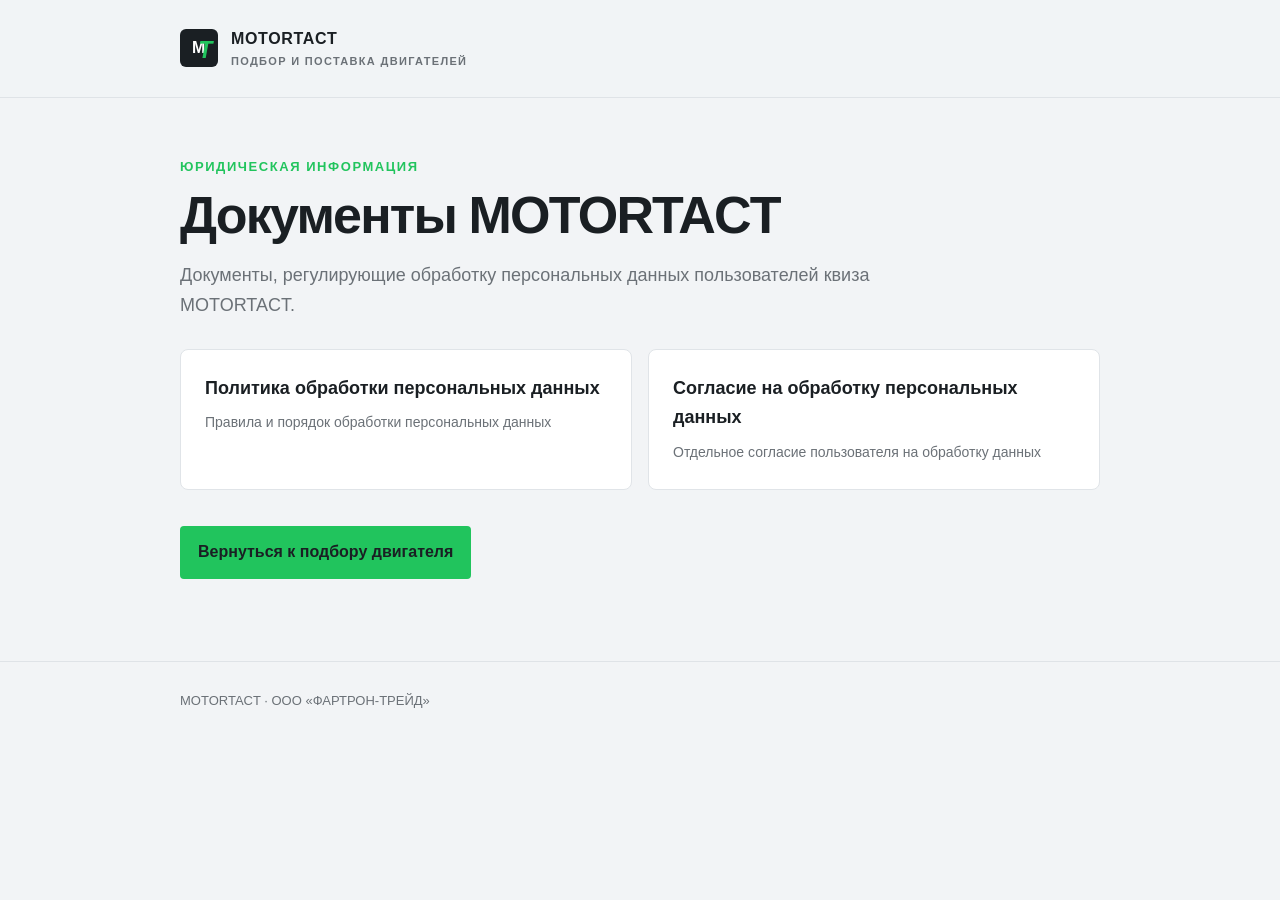
==== index.html @ 34817644 "Add MOTORTACT legal hub" ====
<!doctype html><html lang="ru"><head><meta charset="utf-8"><meta name="viewport" content="width=device-width,initial-scale=1"><title>MOTORTACT — юридическая информация</title><meta name="robots" content="noindex,follow"><link rel="stylesheet" href="assets/style.css"></head><body><header class="top"><div class="wrap"><a class="brand" href="https://motortact.com/"><span class="mark">M</span><span>MOTORTACT<small>подбор и поставка двигателей</small></span></a></div></header><main class="wrap"><section class="hero"><div class="eyebrow">Юридическая информация</div><h1>Документы MOTORTACT</h1><p class="lead">Документы, регулирующие обработку персональных данных пользователей квиза MOTORTACT.</p><div class="docs"><a class="doc" href="privacy/"><strong>Политика обработки персональных данных</strong><span>Правила и порядок обработки персональных данных</span></a><a class="doc" href="consent/"><strong>Согласие на обработку персональных данных</strong><span>Отдельное согласие пользователя на обработку данных</span></a></div><a class="button" href="https://motortact.com/">Вернуться к подбору двигателя</a></section></main><footer class="footer"><div class="wrap">MOTORTACT · ООО «ФАРТРОН-ТРЕЙД»</div></footer></body></html>
---- assets/style.css ----
:root{--graphite:#1A1F23;--steel:#6B7177;--silver:#C0C6CC;--green:#21C45D;--light:#F2F4F6;--white:#fff}*{box-sizing:border-box}html{scroll-behavior:smooth}body{margin:0;background:var(--light);color:var(--graphite);font-family:Montserrat,Inter,-apple-system,BlinkMacSystemFont,"Segoe UI",Arial,sans-serif;line-height:1.65}.wrap{width:min(920px,calc(100% - 32px));margin:0 auto}.top{padding:26px 0;border-bottom:1px solid #dfe3e7;background:rgba(242,244,246,.96)}.brand{display:flex;align-items:center;gap:13px;text-decoration:none;color:var(--graphite);font-weight:800;letter-spacing:.04em}.mark{width:38px;height:38px;border-radius:6px;background:var(--graphite);position:relative;display:grid;place-items:center;color:#fff;font-weight:900}.mark:after{content:"T";color:var(--green);position:absolute;right:5px;bottom:-3px;font-size:23px;font-style:italic}.brand small{display:block;color:var(--steel);font-size:11px;font-weight:600;letter-spacing:.12em;text-transform:uppercase}.hero{padding:58px 0 26px}.eyebrow{color:var(--green);font-size:13px;font-weight:800;letter-spacing:.12em;text-transform:uppercase}h1{font-size:clamp(32px,5vw,52px);line-height:1.08;margin:10px 0 18px;letter-spacing:-.035em}h2{font-size:22px;line-height:1.25;margin:38px 0 12px}p,li{font-size:16px}.lead{font-size:18px;color:var(--steel);max-width:760px}.card{background:var(--white);border:1px solid #e0e4e8;border-radius:10px;padding:30px;margin:22px 0;box-shadow:0 10px 30px rgba(26,31,35,.04)}.meta{display:grid;grid-template-columns:180px 1fr;gap:8px 18px}.meta dt{color:var(--steel)}.meta dd{margin:0;font-weight:600}.notice{border-left:4px solid var(--green);background:#edf9f1;padding:16px 18px;border-radius:4px;margin:22px 0}.muted{color:var(--steel)}a{color:#087d36;text-decoration-thickness:1px;text-underline-offset:3px}ul{padding-left:22px}.footer{margin-top:56px;padding:28px 0 42px;border-top:1px solid #dfe3e7;color:var(--steel);font-size:13px}.links{display:flex;gap:18px;flex-wrap:wrap;margin-top:10px}.links a{color:var(--graphite)}.button{display:inline-block;background:var(--green);color:var(--graphite);font-weight:800;text-decoration:none;padding:13px 18px;border-radius:4px;margin-top:8px}.docs{display:grid;grid-template-columns:repeat(2,minmax(0,1fr));gap:16px;margin:28px 0}.doc{display:block;background:#fff;color:var(--graphite);text-decoration:none;padding:24px;border:1px solid #e0e4e8;border-radius:8px}.doc strong{display:block;font-size:18px;margin-bottom:6px}.doc span{color:var(--steel);font-size:14px}@media(max-width:640px){.meta{grid-template-columns:1fr}.meta dt{margin-top:8px}.card{padding:22px}.hero{padding-top:40px}.docs{grid-template-columns:1fr}}
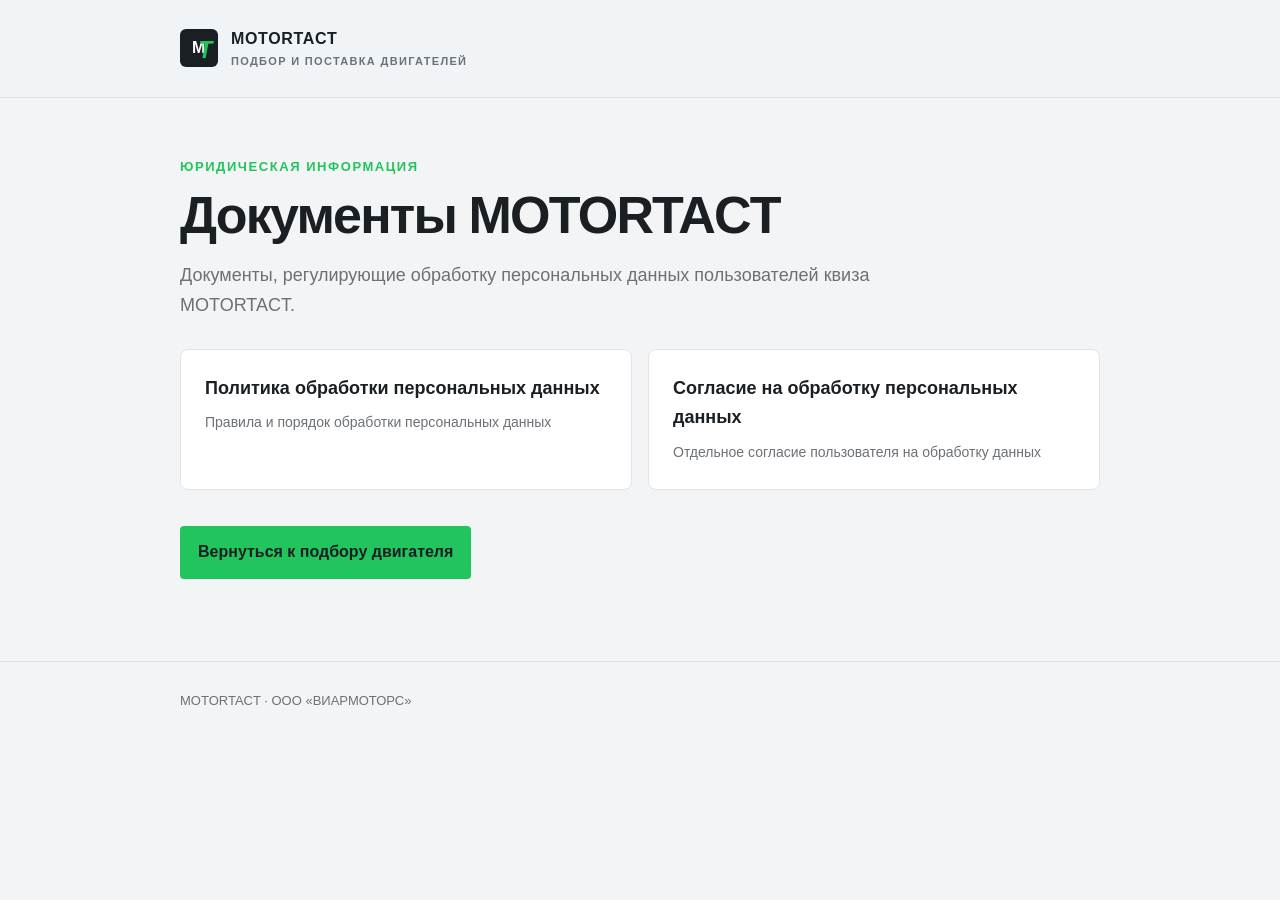
==== commit d4ad7b93: "Update legal operator footer to VIARMOTORS" ====
--- a/index.html
+++ b/index.html
@@ -1 +1 @@
-<!doctype html><html lang="ru"><head><meta charset="utf-8"><meta name="viewport" content="width=device-width,initial-scale=1"><title>MOTORTACT — юридическая информация</title><meta name="robots" content="noindex,follow"><link rel="stylesheet" href="assets/style.css"></head><body><header class="top"><div class="wrap"><a class="brand" href="https://motortact.com/"><span class="mark">M</span><span>MOTORTACT<small>подбор и поставка двигателей</small></span></a></div></header><main class="wrap"><section class="hero"><div class="eyebrow">Юридическая информация</div><h1>Документы MOTORTACT</h1><p class="lead">Документы, регулирующие обработку персональных данных пользователей квиза MOTORTACT.</p><div class="docs"><a class="doc" href="privacy/"><strong>Политика обработки персональных данных</strong><span>Правила и порядок обработки персональных данных</span></a><a class="doc" href="consent/"><strong>Согласие на обработку персональных данных</strong><span>Отдельное согласие пользователя на обработку данных</span></a></div><a class="button" href="https://motortact.com/">Вернуться к подбору двигателя</a></section></main><footer class="footer"><div class="wrap">MOTORTACT · ООО «ФАРТРОН-ТРЕЙД»</div></footer></body></html>+<!doctype html><html lang="ru"><head><meta charset="utf-8"><meta name="viewport" content="width=device-width,initial-scale=1"><title>MOTORTACT — юридическая информация</title><meta name="robots" content="noindex,follow"><link rel="stylesheet" href="assets/style.css"></head><body><header class="top"><div class="wrap"><a class="brand" href="https://motortact.com/"><span class="mark">M</span><span>MOTORTACT<small>подбор и поставка двигателей</small></span></a></div></header><main class="wrap"><section class="hero"><div class="eyebrow">Юридическая информация</div><h1>Документы MOTORTACT</h1><p class="lead">Документы, регулирующие обработку персональных данных пользователей квиза MOTORTACT.</p><div class="docs"><a class="doc" href="privacy/"><strong>Политика обработки персональных данных</strong><span>Правила и порядок обработки персональных данных</span></a><a class="doc" href="consent/"><strong>Согласие на обработку персональных данных</strong><span>Отдельное согласие пользователя на обработку данных</span></a></div><a class="button" href="https://motortact.com/">Вернуться к подбору двигателя</a></section></main><footer class="footer"><div class="wrap">MOTORTACT · ООО «ВИАРМОТОРС»</div></footer></body></html>
